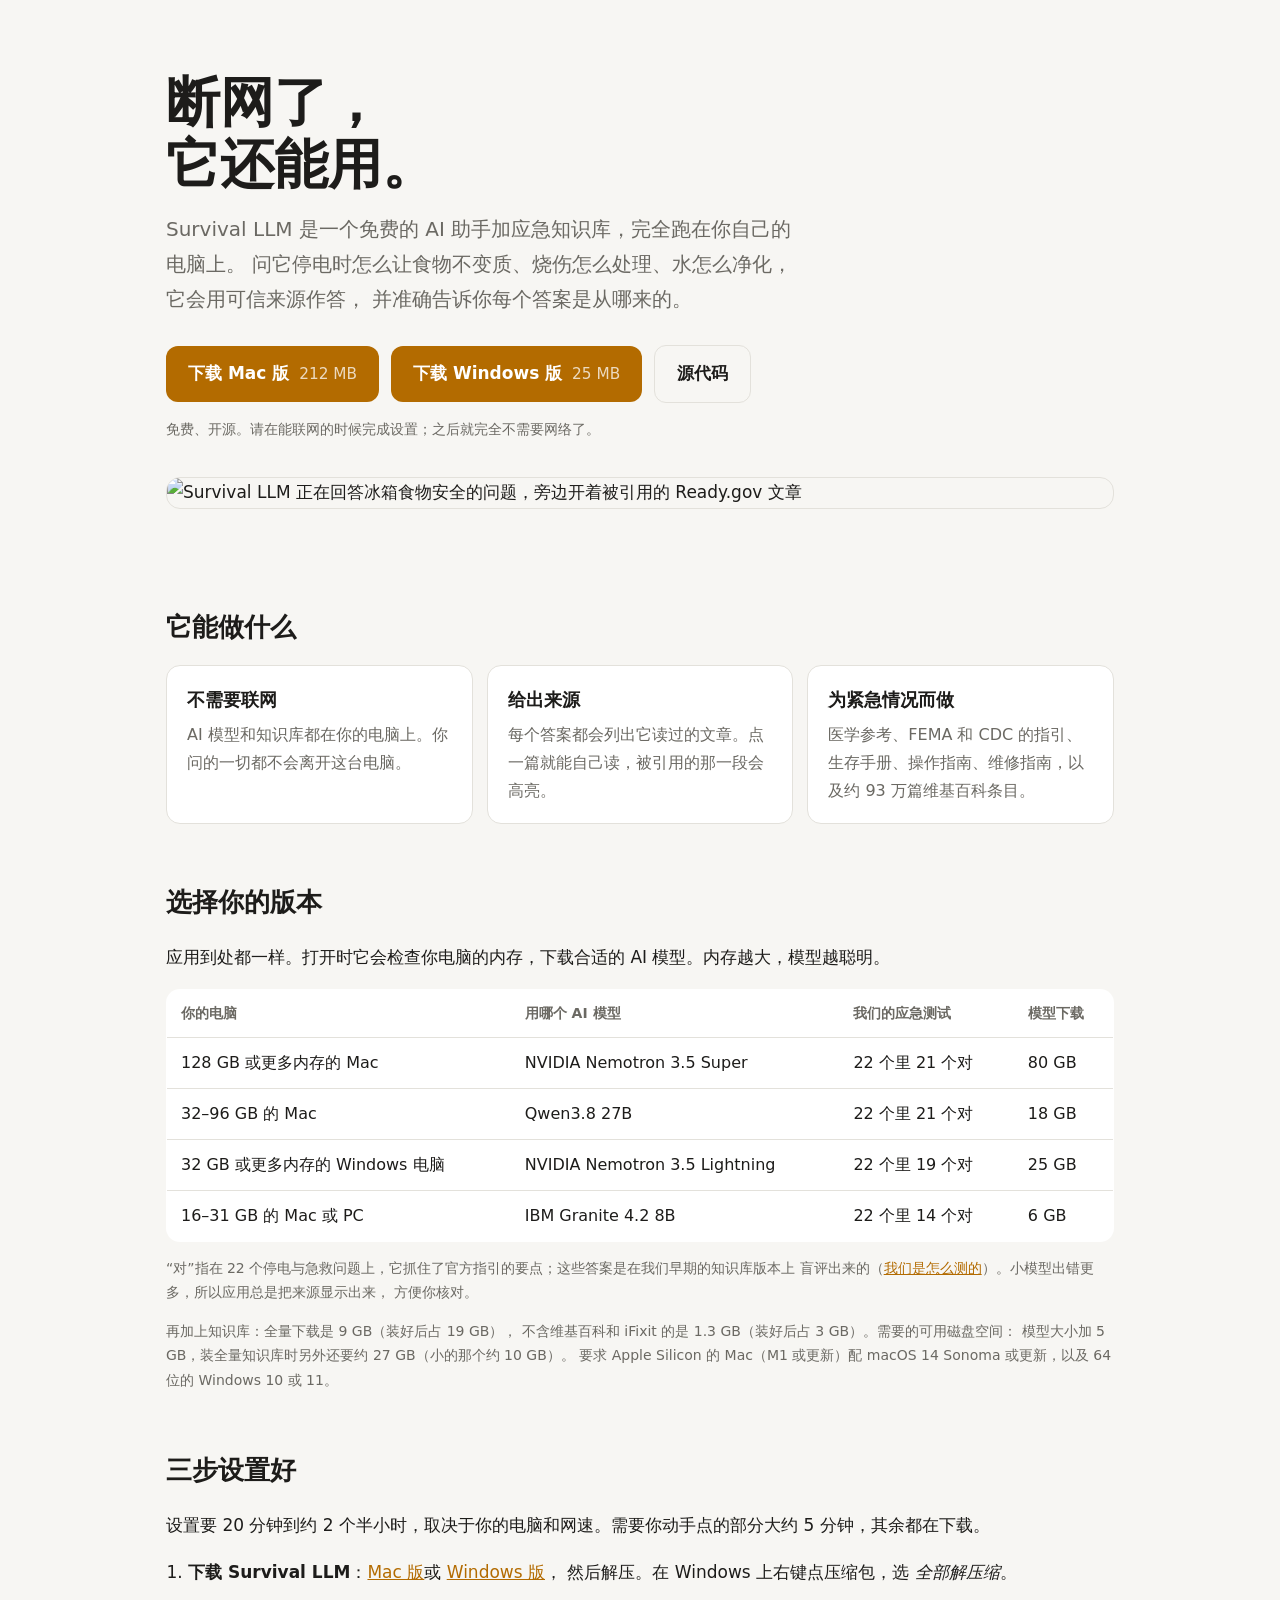
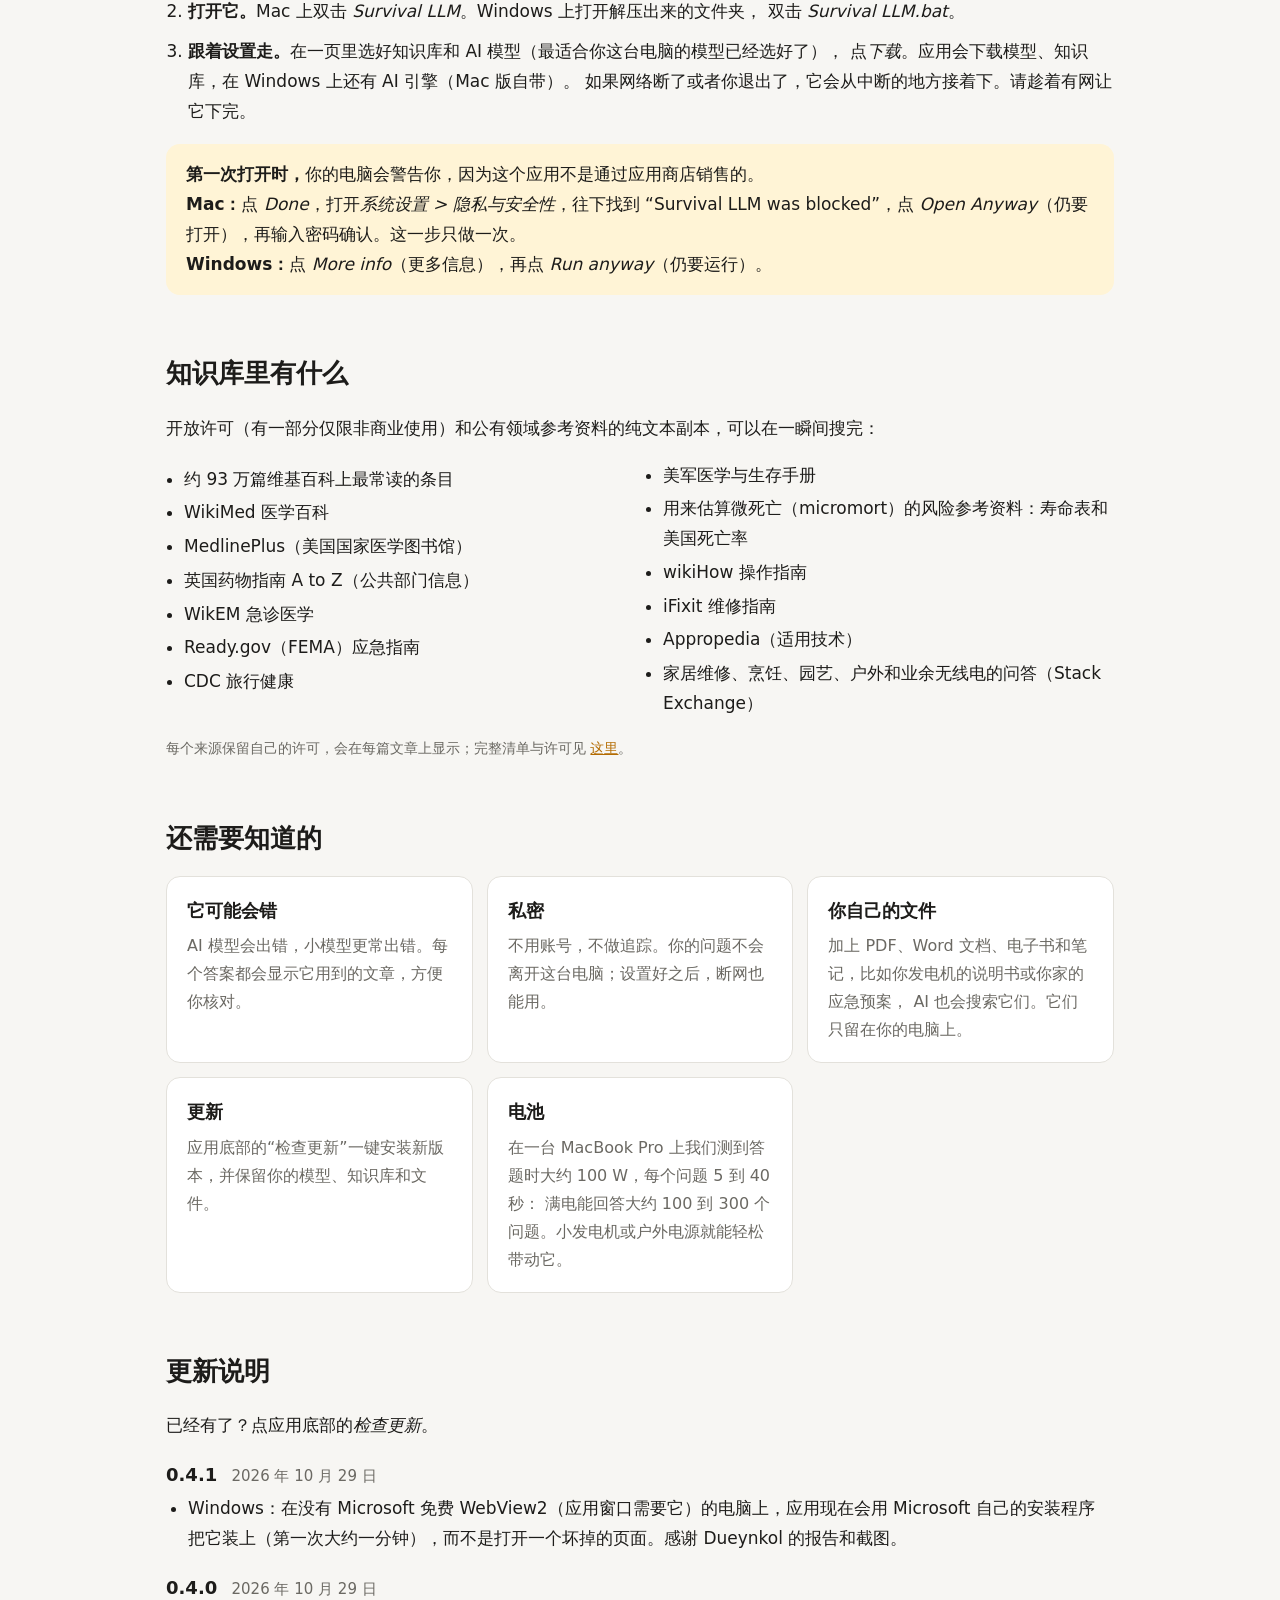
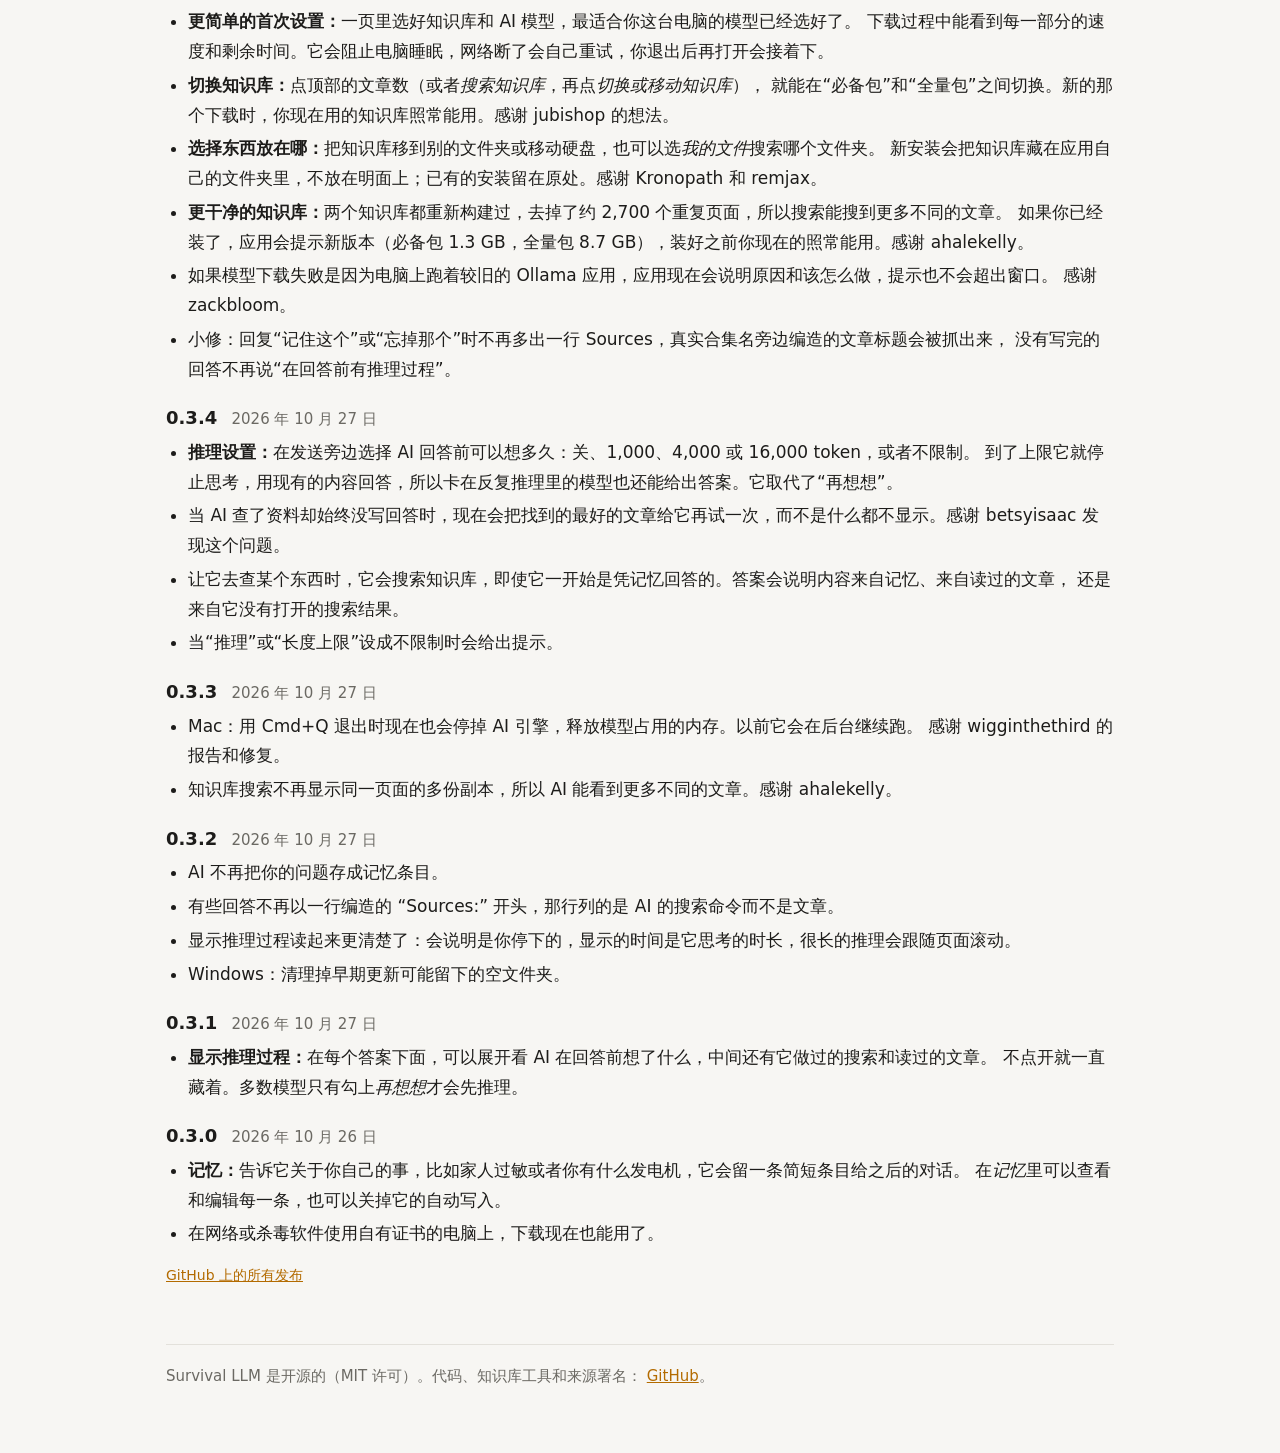
==== docs/index.html @ e3c177c1 "Localize the app, docs and AI prompts into Simplified Chinese 这是一次完整的简体中文本地化，覆盖界面、AI 提示词、文档与测试断言，不改变" ====
<!doctype html>
<html lang="zh-CN">
<head>
<meta charset="utf-8">
<meta name="viewport" content="width=device-width, initial-scale=1">
<title>Survival LLM 离线生存助手</title>
<meta name="description" content="免费的 AI 助手加生存知识库，完全跑在你自己的电脑上，不需要联网。">
<meta property="og:type" content="website">
<meta property="og:site_name" content="brangus.io">
<meta property="og:title" content="Survival LLM：断网了也还能用的 AI">
<meta property="og:description" content="免费的 AI 助手加生存知识库（150 万篇离线文章），完全跑在你自己的电脑上，不需要联网。每个答案都显示来源。Mac 和 Windows。">
<meta property="og:url" content="https://www.brangus.io/survival-llm">
<meta property="og:image" content="https://www.brangus.io/survival-llm/social-card.png">
<meta property="og:image:width" content="1200">
<meta property="og:image:height" content="628">
<meta property="og:image:alt" content="Survival LLM 正在回答“我脚上流血很多，帮帮我，该怎么办？”，给出急救步骤和它用到的那些手册">
<meta name="twitter:card" content="summary_large_image">
<meta name="twitter:title" content="Survival LLM：断网了也还能用的 AI">
<meta name="twitter:description" content="免费的 AI 助手加生存知识库，完全跑在你自己的电脑上，不需要联网。每个答案都显示来源。">
<meta name="twitter:image" content="https://www.brangus.io/survival-llm/social-card.png">
<link rel="canonical" href="https://www.brangus.io/survival-llm">
<style>
  :root {
    --bg: #f7f6f3; --panel: #ffffff; --text: #1d1c1a; --muted: #6b6963; --line: #e3e1db;
    --accent: #b36b00; --accent-text: #ffffff; --soft: #fff4d6;
    color-scheme: light;
  }
  @media (prefers-color-scheme: dark) {
    :root:not([data-theme="light"]) {
      --bg: #151412; --panel: #1e1d1a; --text: #ecebe6; --muted: #a3a097; --line: #2f2d29;
      --accent: #f0b54a; --accent-text: #1d1405; --soft: #2c2619; color-scheme: dark;
    }
  }
  :root[data-theme="dark"] {
    --bg: #151412; --panel: #1e1d1a; --text: #ecebe6; --muted: #a3a097; --line: #2f2d29;
    --accent: #f0b54a; --accent-text: #1d1405; --soft: #2c2619; color-scheme: dark;
  }
  * { box-sizing: border-box; }
  body { margin: 0; background: var(--bg); color: var(--text);
    font: 17px/1.75 system-ui, -apple-system, "Segoe UI", "PingFang SC", "Hiragino Sans GB",
      "Microsoft YaHei", "Noto Sans CJK SC", "Source Han Sans SC", Roboto, sans-serif; }
  main { max-width: 980px; margin: 0 auto; padding: 0 16px 64px; }
  a { color: var(--accent); }
  .hero { padding: 72px 0 40px; }
  .hero h1 { font-size: clamp(34px, 6vw, 54px); line-height: 1.15; margin: 0 0 16px; letter-spacing: 0; }
  .hero p.lede { font-size: 20px; color: var(--muted); max-width: 640px; margin: 0 0 28px; }
  .buttons { display: flex; flex-wrap: wrap; gap: 12px; align-items: center; }
  .btn { display: inline-block; padding: 13px 22px; border-radius: 12px; font-weight: 650; text-decoration: none;
    background: var(--accent); color: var(--accent-text); }
  .btn.secondary { background: transparent; color: var(--text); border: 1px solid var(--line); }
  .btn .size { font-weight: 400; opacity: .75; margin-left: 4px; font-size: .9em; }
  .small { font-size: 14px; color: var(--muted); }
  h2 { font-size: 26px; margin: 56px 0 14px; letter-spacing: 0; }
  .cards { display: grid; grid-template-columns: repeat(auto-fit, minmax(240px, 1fr)); gap: 14px; }
  .card { background: var(--panel); border: 1px solid var(--line); border-radius: 14px; padding: 18px 20px; }
  .card h3 { margin: 0 0 6px; font-size: 18px; }
  .card p { margin: 0; color: var(--muted); font-size: 16px; }
  table { width: 100%; border-collapse: collapse; background: var(--panel); border: 1px solid var(--line);
    border-radius: 14px; overflow: hidden; font-size: 16px; }
  th, td { text-align: left; padding: 11px 14px; border-bottom: 1px solid var(--line); vertical-align: top; }
  th { font-size: 14px; color: var(--muted); font-weight: 600; }
  tr:last-child td { border-bottom: 0; }
  .table-wrap { overflow-x: auto; }
  ol.steps { padding-left: 22px; }
  ol.steps li { margin: 10px 0; }
  .callout { background: var(--soft); border-radius: 14px; padding: 16px 20px; margin: 18px 0; }
  .sources { columns: 2 280px; column-gap: 28px; padding-left: 18px; }
  .sources li { break-inside: avoid; margin: 4px 0; }
  footer { border-top: 1px solid var(--line); margin-top: 56px; padding-top: 18px; color: var(--muted); font-size: 15px; }
  .shot { width: 100%; border-radius: 14px; border: 1px solid var(--line); margin-top: 36px; display: block; }
  .update h3 { margin: 18px 0 4px; font-size: 18px; }
  .update h3 .date { font-weight: 400; color: var(--muted); font-size: 15px; margin-left: 8px; }
  .update ul { margin: 0; padding-left: 22px; }
  .update li { margin: 4px 0; }
</style>
</head>
<body>
<main>
  <section class="hero">
    <h1>断网了，<br>它还能用。</h1>
    <p class="lede">Survival LLM 是一个免费的 AI 助手加应急知识库，完全跑在你自己的电脑上。
      问它停电时怎么让食物不变质、烧伤怎么处理、水怎么净化，它会用可信来源作答，
      并准确告诉你每个答案是从哪来的。</p>
    <div class="buttons">
      <a class="btn" id="dl-mac" href="#download">下载 Mac 版 <span class="size">212 MB</span></a>
      <a class="btn" id="dl-win" href="#download">下载 Windows 版 <span class="size">25 MB</span></a>
      <a class="btn secondary" id="dl-src" href="#source">源代码</a>
    </div>
    <p class="small" id="device-note">免费、开源。请在能联网的时候完成设置；之后就完全不需要网络了。</p>
    <img class="shot" src="/survival-llm/screenshot.png" alt="Survival LLM 正在回答冰箱食物安全的问题，旁边开着被引用的 Ready.gov 文章">
  </section>

  <h2>它能做什么</h2>
  <div class="cards">
    <div class="card"><h3>不需要联网</h3><p>AI 模型和知识库都在你的电脑上。你问的一切都不会离开这台电脑。</p></div>
    <div class="card"><h3>给出来源</h3><p>每个答案都会列出它读过的文章。点一篇就能自己读，被引用的那一段会高亮。</p></div>
    <div class="card"><h3>为紧急情况而做</h3><p>医学参考、FEMA 和 CDC 的指引、生存手册、操作指南、维修指南，以及约 93 万篇维基百科条目。</p></div>
  </div>

  <h2 id="download">选择你的版本</h2>
  <p>应用到处都一样。打开时它会检查你电脑的内存，下载合适的 AI 模型。内存越大，模型越聪明。</p>
  <div class="table-wrap">
  <table>
    <thead><tr><th>你的电脑</th><th>用哪个 AI 模型</th><th>我们的应急测试</th><th>模型下载</th></tr></thead>
    <tbody id="tiers">
      <tr><td>128 GB 或更多内存的 Mac</td><td>NVIDIA Nemotron 3.5 Super</td><td>22 个里 21 个对</td><td>80 GB</td></tr>
      <tr><td>32–96 GB 的 Mac</td><td>Qwen3.8 27B</td><td>22 个里 21 个对</td><td>18 GB</td></tr>
      <tr><td>32 GB 或更多内存的 Windows 电脑</td><td>NVIDIA Nemotron 3.5 Lightning</td><td>22 个里 19 个对</td><td>25 GB</td></tr>
      <tr><td>16–31 GB 的 Mac 或 PC</td><td>IBM Granite 4.2 8B</td><td>22 个里 14 个对</td><td>6 GB</td></tr>
    </tbody>
  </table>
  </div>
  <p class="small">“对”指在 22 个停电与急救问题上，它抓住了官方指引的要点；这些答案是在我们早期的知识库版本上
    盲评出来的（<a id="tests-link" href="#source">我们是怎么测的</a>）。小模型出错更多，所以应用总是把来源显示出来，
    方便你核对。</p>
  <p class="small">再加上知识库：全量下载是 <span id="lib-full">9 GB</span>（装好后占 19 GB），
    不含维基百科和 iFixit 的是 <span id="lib-lite">1.3 GB</span>（装好后占 3 GB）。需要的可用磁盘空间：
    模型大小加 5 GB，装全量知识库时另外还要约 27 GB（小的那个约 10 GB）。
    要求 Apple Silicon 的 Mac（M1 或更新）配 macOS 14 Sonoma 或更新，以及 64 位的 Windows 10 或 11。</p>

  <h2>三步设置好</h2>
  <p>设置要 20 分钟到约 2 个半小时，取决于你的电脑和网速。需要你动手点的部分大约 5 分钟，其余都在下载。</p>
  <ol class="steps">
    <li><strong>下载 Survival LLM</strong>：<a id="dl-mac-2" href="#download">Mac 版</a>或 <a id="dl-win-2" href="#download">Windows 版</a>，
      然后解压。在 Windows 上右键点压缩包，选 <em>全部解压缩</em>。</li>
    <li><strong>打开它。</strong>Mac 上双击 <em>Survival LLM</em>。Windows 上打开解压出来的文件夹，
      双击 <em>Survival LLM.bat</em>。</li>
    <li><strong>跟着设置走。</strong>在一页里选好知识库和 AI 模型（最适合你这台电脑的模型已经选好了），
      点<em>下载</em>。应用会下载模型、知识库，在 Windows 上还有 AI 引擎（Mac 版自带）。
      如果网络断了或者你退出了，它会从中断的地方接着下。请趁着有网让它下完。</li>
  </ol>
  <div class="callout">
    <strong>第一次打开时，</strong>你的电脑会警告你，因为这个应用不是通过应用商店销售的。
    <br><strong>Mac：</strong>点 <em>Done</em>，打开<em>系统设置 &gt; 隐私与安全性</em>，往下找到
    “Survival LLM was blocked”，点 <em>Open Anyway</em>（仍要打开），再输入密码确认。这一步只做一次。
    <br><strong>Windows：</strong>点 <em>More info</em>（更多信息），再点 <em>Run anyway</em>（仍要运行）。
  </div>

  <h2>知识库里有什么</h2>
  <p>开放许可（有一部分仅限非商业使用）和公有领域参考资料的纯文本副本，可以在一瞬间搜完：</p>
  <ul class="sources">
    <li>约 93 万篇维基百科上最常读的条目</li>
    <li>WikiMed 医学百科</li>
    <li>MedlinePlus（美国国家医学图书馆）</li>
    <li>英国药物指南 A to Z（公共部门信息）</li>
    <li>WikEM 急诊医学</li>
    <li>Ready.gov（FEMA）应急指南</li>
    <li>CDC 旅行健康</li>
    <li>美军医学与生存手册</li>
    <li>用来估算微死亡（micromort）的风险参考资料：寿命表和美国死亡率</li>
    <li>wikiHow 操作指南</li>
    <li>iFixit 维修指南</li>
    <li>Appropedia（适用技术）</li>
    <li>家居维修、烹饪、园艺、户外和业余无线电的问答（Stack Exchange）</li>
  </ul>
  <p class="small">每个来源保留自己的许可，会在每篇文章上显示；完整清单与许可见
    <a id="sources-link" href="#source">这里</a>。</p>

  <h2>还需要知道的</h2>
  <div class="cards">
    <div class="card"><h3>它可能会错</h3><p>AI 模型会出错，小模型更常出错。每个答案都会显示它用到的文章，方便你核对。</p></div>
    <div class="card"><h3>私密</h3><p>不用账号，不做追踪。你的问题不会离开这台电脑；设置好之后，断网也能用。</p></div>
    <div class="card"><h3>你自己的文件</h3><p>加上 PDF、Word 文档、电子书和笔记，比如你发电机的说明书或你家的应急预案，
      AI 也会搜索它们。它们只留在你的电脑上。</p></div>
    <div class="card"><h3>更新</h3><p>应用底部的“检查更新”一键安装新版本，并保留你的模型、知识库和文件。</p></div>
    <div class="card"><h3>电池</h3><p>在一台 MacBook Pro 上我们测到答题时大约 100 W，每个问题 5 到 40 秒：
      满电能回答大约 100 到 300 个问题。小发电机或户外电源就能轻松带动它。</p></div>
  </div>

  <h2 id="updates">更新说明</h2>
  <p>已经有了？点应用底部的<em>检查更新</em>。</p>
  <div class="update">
    <h3>0.4.1 <span class="date">2026 年 10 月 29 日</span></h3>
    <ul>
      <li>Windows：在没有 Microsoft 免费 WebView2（应用窗口需要它）的电脑上，应用现在会用 Microsoft 自己的安装程序
        把它装上（第一次大约一分钟），而不是打开一个坏掉的页面。感谢 Dueynkol 的报告和截图。</li>
    </ul>
    <h3>0.4.0 <span class="date">2026 年 10 月 29 日</span></h3>
    <ul>
      <li><strong>更简单的首次设置：</strong>一页里选好知识库和 AI 模型，最适合你这台电脑的模型已经选好了。
        下载过程中能看到每一部分的速度和剩余时间。它会阻止电脑睡眠，网络断了会自己重试，你退出后再打开会接着下。</li>
      <li><strong>切换知识库：</strong>点顶部的文章数（或者<em>搜索知识库</em>，再点<em>切换或移动知识库</em>），
        就能在“必备包”和“全量包”之间切换。新的那个下载时，你现在用的知识库照常能用。感谢 jubishop 的想法。</li>
      <li><strong>选择东西放在哪：</strong>把知识库移到别的文件夹或移动硬盘，也可以选<em>我的文件</em>搜索哪个文件夹。
        新安装会把知识库藏在应用自己的文件夹里，不放在明面上；已有的安装留在原处。感谢 Kronopath 和 remjax。</li>
      <li><strong>更干净的知识库：</strong>两个知识库都重新构建过，去掉了约 2,700 个重复页面，所以搜索能搜到更多不同的文章。
        如果你已经装了，应用会提示新版本（必备包 1.3 GB，全量包 8.7 GB），装好之前你现在的照常能用。感谢 ahalekelly。</li>
      <li>如果模型下载失败是因为电脑上跑着较旧的 Ollama 应用，应用现在会说明原因和该怎么做，提示也不会超出窗口。
        感谢 zackbloom。</li>
      <li>小修：回复“记住这个”或“忘掉那个”时不再多出一行 Sources，真实合集名旁边编造的文章标题会被抓出来，
        没有写完的回答不再说“在回答前有推理过程”。</li>
    </ul>
    <h3>0.3.4 <span class="date">2026 年 10 月 27 日</span></h3>
    <ul>
      <li><strong>推理设置：</strong>在发送旁边选择 AI 回答前可以想多久：关、1,000、4,000 或 16,000 token，或者不限制。
        到了上限它就停止思考，用现有的内容回答，所以卡在反复推理里的模型也还能给出答案。它取代了“再想想”。</li>
      <li>当 AI 查了资料却始终没写回答时，现在会把找到的最好的文章给它再试一次，而不是什么都不显示。感谢 betsyisaac 发现这个问题。</li>
      <li>让它去查某个东西时，它会搜索知识库，即使它一开始是凭记忆回答的。答案会说明内容来自记忆、来自读过的文章，
        还是来自它没有打开的搜索结果。</li>
      <li>当“推理”或“长度上限”设成不限制时会给出提示。</li>
    </ul>
    <h3>0.3.3 <span class="date">2026 年 10 月 27 日</span></h3>
    <ul>
      <li>Mac：用 Cmd+Q 退出时现在也会停掉 AI 引擎，释放模型占用的内存。以前它会在后台继续跑。
        感谢 wigginthethird 的报告和修复。</li>
      <li>知识库搜索不再显示同一页面的多份副本，所以 AI 能看到更多不同的文章。感谢 ahalekelly。</li>
    </ul>
    <h3>0.3.2 <span class="date">2026 年 10 月 27 日</span></h3>
    <ul>
      <li>AI 不再把你的问题存成记忆条目。</li>
      <li>有些回答不再以一行编造的 “Sources:” 开头，那行列的是 AI 的搜索命令而不是文章。</li>
      <li>显示推理过程读起来更清楚了：会说明是你停下的，显示的时间是它思考的时长，很长的推理会跟随页面滚动。</li>
      <li>Windows：清理掉早期更新可能留下的空文件夹。</li>
    </ul>
    <h3>0.3.1 <span class="date">2026 年 10 月 27 日</span></h3>
    <ul>
      <li><strong>显示推理过程：</strong>在每个答案下面，可以展开看 AI 在回答前想了什么，中间还有它做过的搜索和读过的文章。
        不点开就一直藏着。多数模型只有勾上<em>再想想</em>才会先推理。</li>
    </ul>
    <h3>0.3.0 <span class="date">2026 年 10 月 26 日</span></h3>
    <ul>
      <li><strong>记忆：</strong>告诉它关于你自己的事，比如家人过敏或者你有什么发电机，它会留一条简短条目给之后的对话。
        在<em>记忆</em>里可以查看和编辑每一条，也可以关掉它的自动写入。</li>
      <li>在网络或杀毒软件使用自有证书的电脑上，下载现在也能用了。</li>
    </ul>
  </div>
  <p class="small"><a id="releases-link" href="#source">GitHub 上的所有发布</a></p>

  <footer id="source">
    Survival LLM 是开源的（MIT 许可）。代码、知识库工具和来源署名：
    <a id="repo-link" href="#">GitHub</a>。
  </footer>
</main>
<script>
  const REPO = "https://github.com/anonnerdfrenzy/survival-llm";
  const LINKS = {
    mac: REPO + "/releases/latest/download/Survival-LLM-mac.zip",
    windows: REPO + "/releases/latest/download/Survival-LLM-windows.zip",
    repo: REPO,
  };
  const set = (id, url) => { const el = document.getElementById(id); if (el && url) el.href = url; };
  set("dl-mac", LINKS.mac); set("dl-mac-2", LINKS.mac);
  set("dl-win", LINKS.windows); set("dl-win-2", LINKS.windows);
  set("tests-link", LINKS.repo + "#各个模型的表现");
  set("dl-src", LINKS.repo); set("repo-link", LINKS.repo); set("sources-link", LINKS.repo + "/blob/main/SOURCES.md");
  set("releases-link", LINKS.repo + "/releases");

  // Put the download for this visitor's computer first; phones and tablets get told it's for computers.
  const ua = navigator.userAgent;
  const phone = /iPhone|iPad|Android/i.test(ua) || (navigator.maxTouchPoints > 1 && /Macintosh/.test(ua));
  const win = /Windows/i.test(ua), mac = /Macintosh|Mac OS X/i.test(ua) && !phone;
  const macBtn = document.getElementById("dl-mac"), winBtn = document.getElementById("dl-win");
  if (win) { winBtn.parentNode.insertBefore(winBtn, macBtn); macBtn.classList.add("secondary"); }
  else if (mac) winBtn.classList.add("secondary");
  if (phone) document.getElementById("device-note").textContent =
    "Survival LLM 跑在 Mac 和 Windows 电脑上，不是手机上。请在你的电脑上打开这个页面下载。";
</script>
</body>
</html>
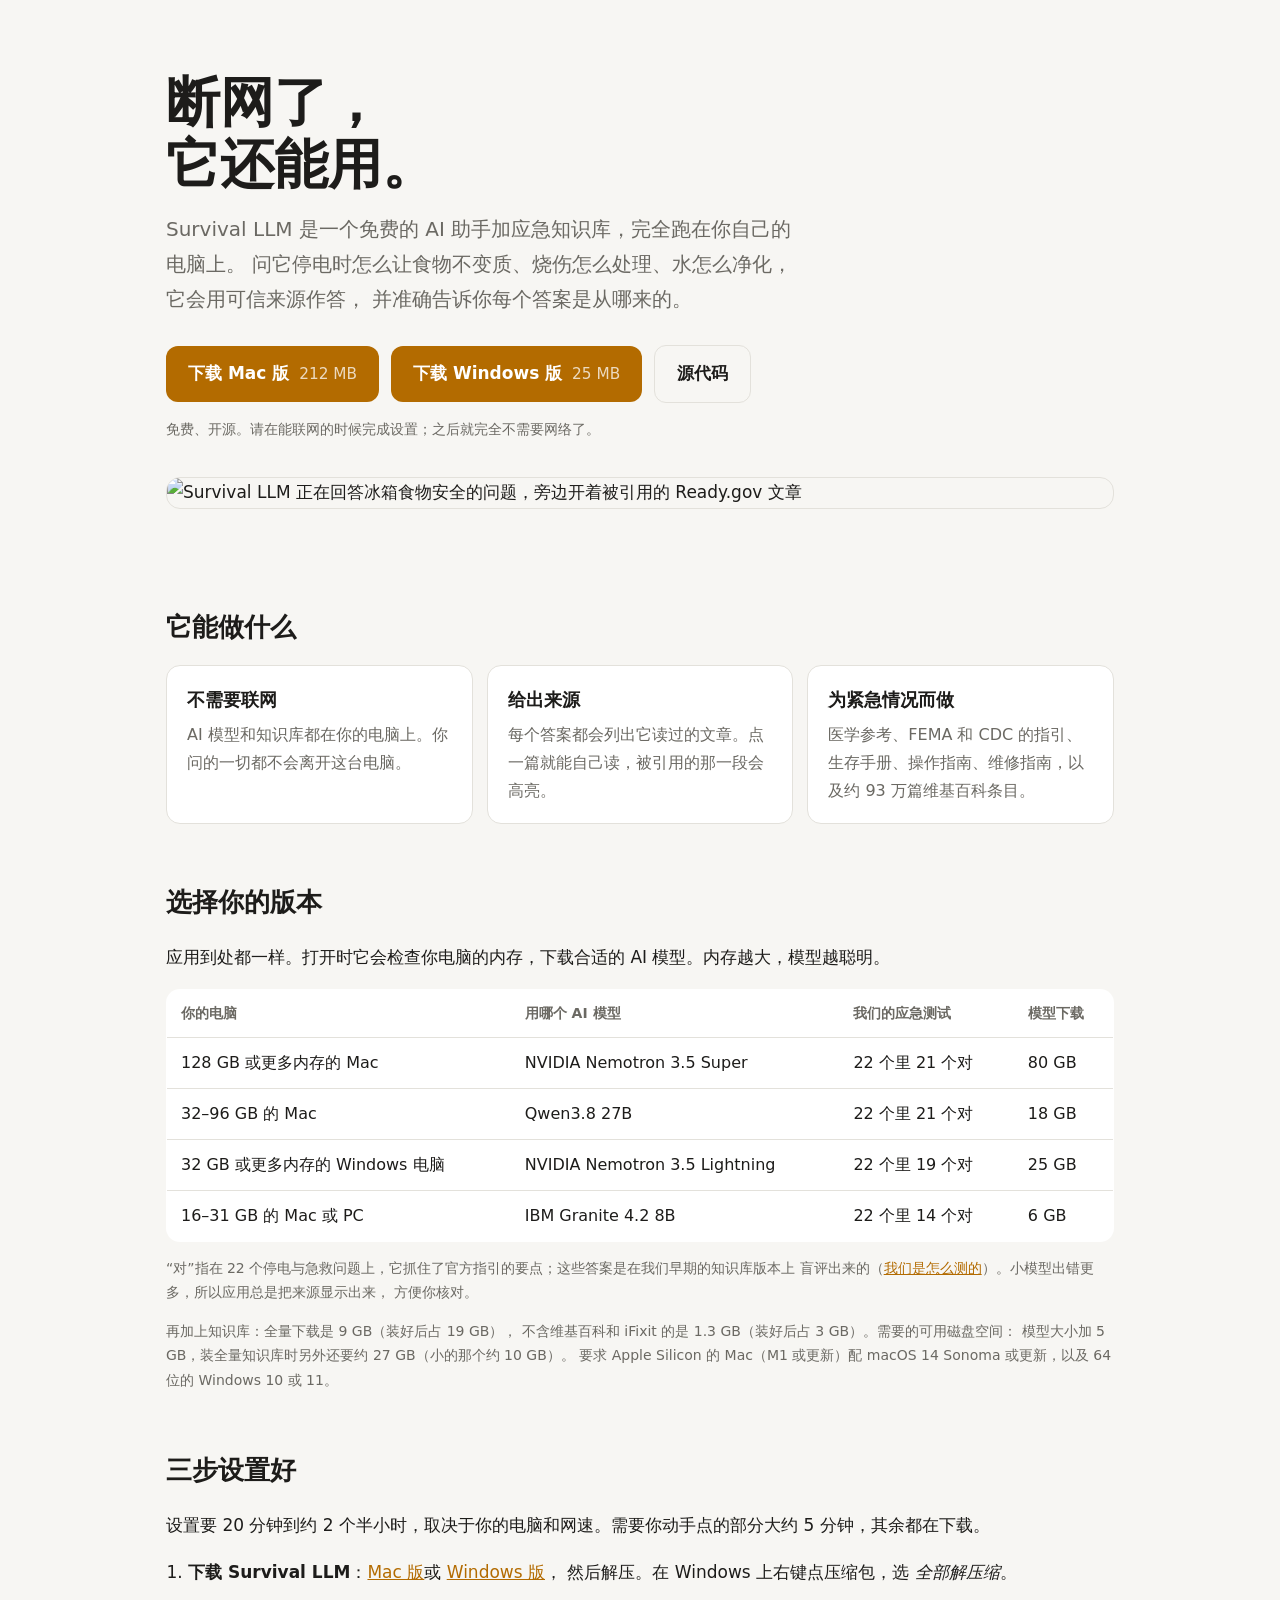
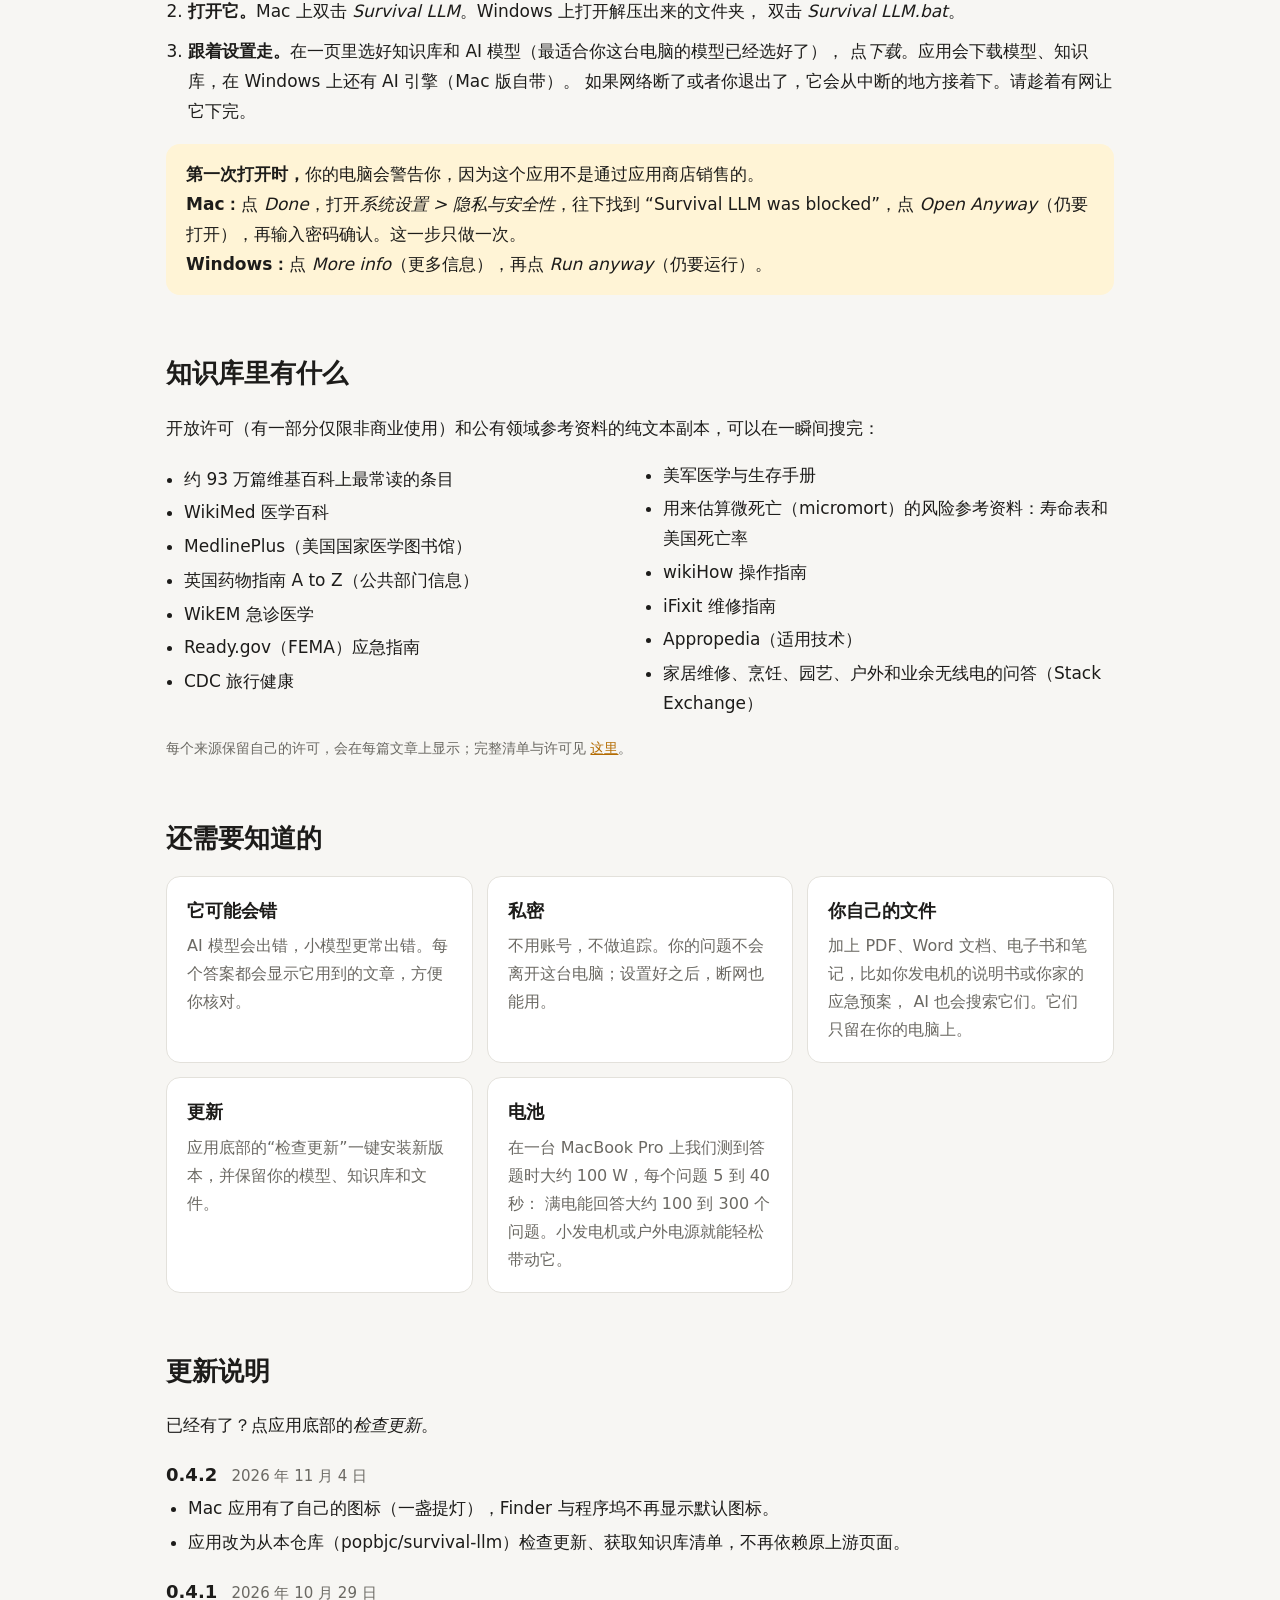
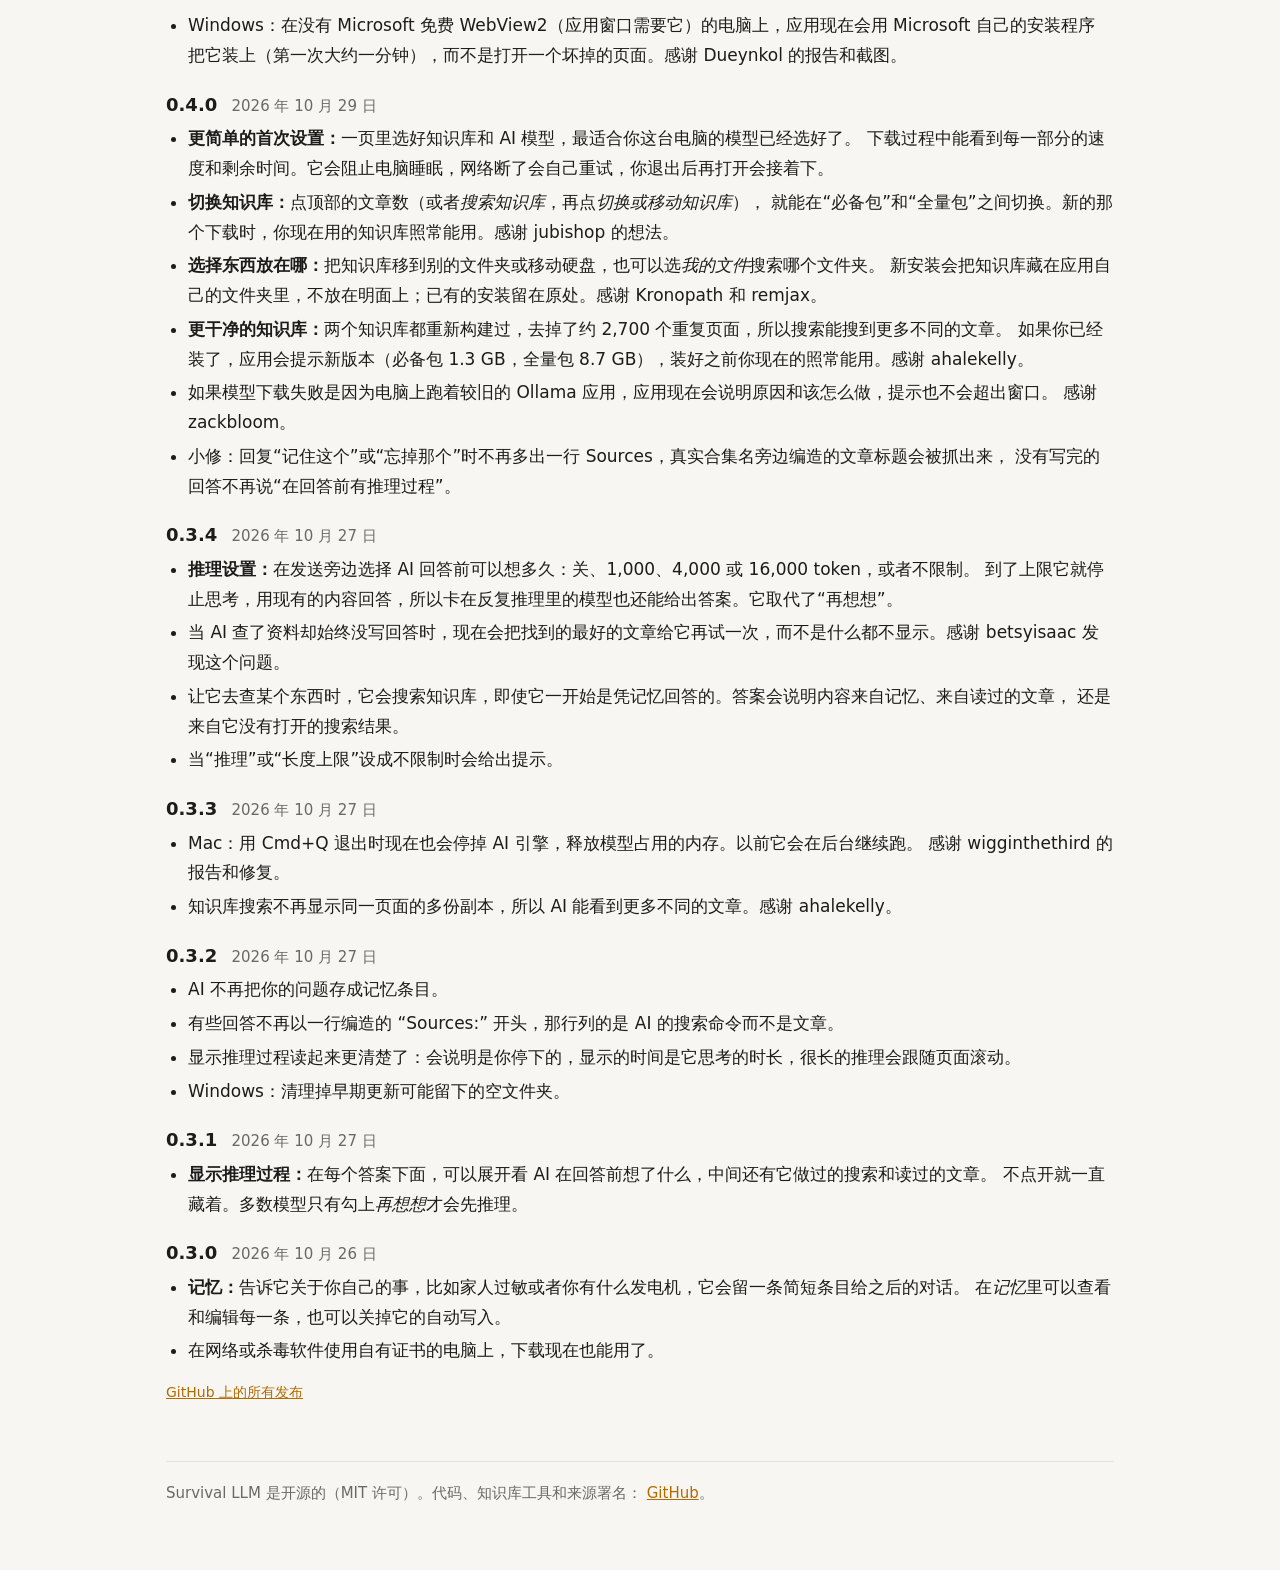
==== commit 3cdeeaa3: "Point the app, docs and packaging at this fork; add a Mac app icon - app/server.py: UPDATES_URL and " ====
--- a/docs/index.html
+++ b/docs/index.html
@@ -6,19 +6,19 @@
 <title>Survival LLM 离线生存助手</title>
 <meta name="description" content="免费的 AI 助手加生存知识库，完全跑在你自己的电脑上，不需要联网。">
 <meta property="og:type" content="website">
-<meta property="og:site_name" content="brangus.io">
+<meta property="og:site_name" content="Survival LLM">
 <meta property="og:title" content="Survival LLM：断网了也还能用的 AI">
 <meta property="og:description" content="免费的 AI 助手加生存知识库（150 万篇离线文章），完全跑在你自己的电脑上，不需要联网。每个答案都显示来源。Mac 和 Windows。">
-<meta property="og:url" content="https://www.brangus.io/survival-llm">
-<meta property="og:image" content="https://www.brangus.io/survival-llm/social-card.png">
+<meta property="og:url" content="https://popbjc.github.io/survival-llm/">
+<meta property="og:image" content="https://popbjc.github.io/survival-llm/social-card.png">
 <meta property="og:image:width" content="1200">
 <meta property="og:image:height" content="628">
 <meta property="og:image:alt" content="Survival LLM 正在回答“我脚上流血很多，帮帮我，该怎么办？”，给出急救步骤和它用到的那些手册">
 <meta name="twitter:card" content="summary_large_image">
 <meta name="twitter:title" content="Survival LLM：断网了也还能用的 AI">
 <meta name="twitter:description" content="免费的 AI 助手加生存知识库，完全跑在你自己的电脑上，不需要联网。每个答案都显示来源。">
-<meta name="twitter:image" content="https://www.brangus.io/survival-llm/social-card.png">
-<link rel="canonical" href="https://www.brangus.io/survival-llm">
+<meta name="twitter:image" content="https://popbjc.github.io/survival-llm/social-card.png">
+<link rel="canonical" href="https://popbjc.github.io/survival-llm/">
 <style>
   :root {
     --bg: #f7f6f3; --panel: #ffffff; --text: #1d1c1a; --muted: #6b6963; --line: #e3e1db;
@@ -170,6 +170,11 @@
   <h2 id="updates">更新说明</h2>
   <p>已经有了？点应用底部的<em>检查更新</em>。</p>
   <div class="update">
+    <h3>0.4.2 <span class="date">2026 年 11 月 4 日</span></h3>
+    <ul>
+      <li>Mac 应用有了自己的图标（一盏提灯），Finder 与程序坞不再显示默认图标。</li>
+      <li>应用改为从本仓库（popbjc/survival-llm）检查更新、获取知识库清单，不再依赖原上游页面。</li>
+    </ul>
     <h3>0.4.1 <span class="date">2026 年 10 月 29 日</span></h3>
     <ul>
       <li>Windows：在没有 Microsoft 免费 WebView2（应用窗口需要它）的电脑上，应用现在会用 Microsoft 自己的安装程序
@@ -232,7 +237,7 @@
   </footer>
 </main>
 <script>
-  const REPO = "https://github.com/anonnerdfrenzy/survival-llm";
+  const REPO = "https://github.com/popbjc/survival-llm";
   const LINKS = {
     mac: REPO + "/releases/latest/download/Survival-LLM-mac.zip",
     windows: REPO + "/releases/latest/download/Survival-LLM-windows.zip",
